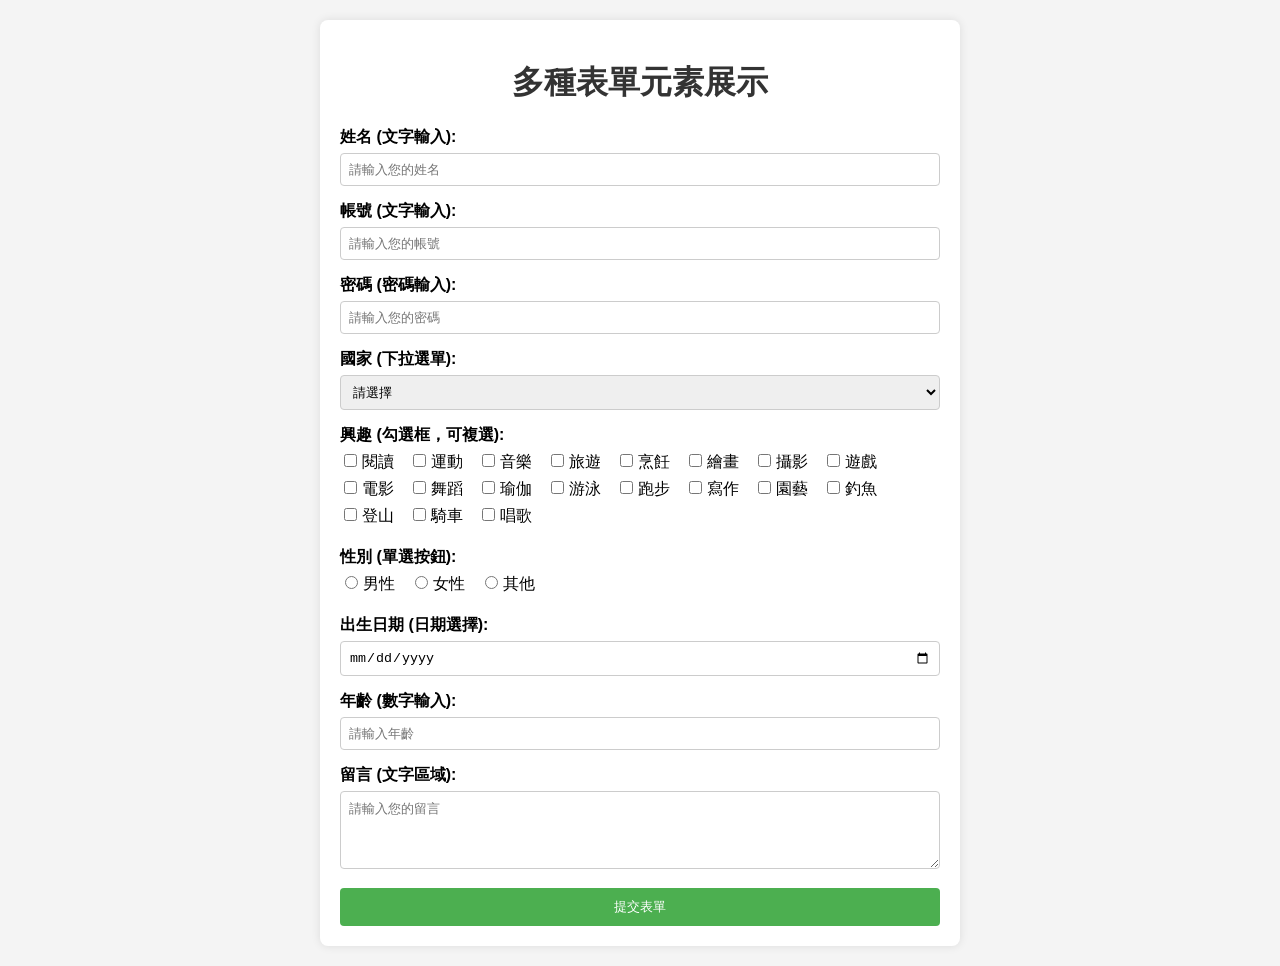
==== HW/Homework2/index.html @ b3133ecd "新增檔案" ====
<!DOCTYPE html>
<html lang="zh-tw">
<head>
    <meta charset="UTF-8">
    <meta name="viewport" content="width=device-width, initial-scale=1.0">
    <title>多種表單元素展示</title>
    <link rel="stylesheet" href="style.css">
</head>
<body>
    <div class="form-container">
        <h1>多種表單元素展示</h1>
        <form action="#" method="post">
            <!-- 1. 文字輸入 -->
            <div class="form-group">
                <label for="name">姓名 (文字輸入):</label>
                <input type="text" id="name" name="name" placeholder="請輸入您的姓名">
            </div>

            <!-- 帳號 -->
            <div class="form-group">
                <label for="username">帳號 (文字輸入):</label>
                <input type="text" id="username" name="username" placeholder="請輸入您的帳號" pattern="[A-Za-z0-9]+">
            </div>

            <!-- 密碼 -->
            <div class="form-group">
                <label for="password">密碼 (密碼輸入):</label>
                <input type="password" id="password" name="password" placeholder="請輸入您的密碼" pattern="[A-Za-z0-9]+">
            </div>

            <!-- 2. 下拉選單 -->
            <div class="form-group">
                <label for="country">國家 (下拉選單):</label>
                <select id="country" name="country">
                    <option value="">請選擇</option>
                    <option value="tw">台灣</option>
                    <option value="jp">日本</option>
                    <option value="us">美國</option>
                    <option value="kr">韓國</option>
                    <option value="cn">中國</option>
                    <option value="gb">英國</option>
                    <option value="ca">加拿大</option>
                    <option value="au">澳洲</option>
                    <option value="de">德國</option>
                    <option value="fr">法國</option>
                    <option value="it">義大利</option>
                    <option value="es">西班牙</option>
                    <option value="nl">荷蘭</option>
                    <option value="se">瑞典</option>
                    <option value="no">挪威</option>
                    <option value="dk">丹麥</option>
                    <option value="fi">芬蘭</option>
                    <option value="ch">瑞士</option>
                    <option value="at">奧地利</option>
                </select>
            </div>

            <!-- 3. 勾選框 -->
            <div class="form-group">
                <label>興趣 (勾選框，可複選):</label>
                <div class="checkbox-group">
                    <label><input type="checkbox" name="interest" value="reading">閱讀</label>
                    <label><input type="checkbox" name="interest" value="sports">運動</label>
                    <label><input type="checkbox" name="interest" value="music">音樂</label>
                    <label><input type="checkbox" name="interest" value="travel">旅遊</label>
                    <label><input type="checkbox" name="interest" value="cooking">烹飪</label>
                    <label><input type="checkbox" name="interest" value="painting">繪畫</label>
                    <label><input type="checkbox" name="interest" value="photography">攝影</label>
                    <label><input type="checkbox" name="interest" value="gaming">遊戲</label>
                    <label><input type="checkbox" name="interest" value="movies">電影</label>
                    <label><input type="checkbox" name="interest" value="dancing">舞蹈</label>
                    <label><input type="checkbox" name="interest" value="yoga">瑜伽</label>
                    <label><input type="checkbox" name="interest" value="swimming">游泳</label>
                    <label><input type="checkbox" name="interest" value="running">跑步</label>
                    <label><input type="checkbox" name="interest" value="writing">寫作</label>
                    <label><input type="checkbox" name="interest" value="gardening">園藝</label>
                    <label><input type="checkbox" name="interest" value="fishing">釣魚</label>
                    <label><input type="checkbox" name="interest" value="hiking">登山</label>
                    <label><input type="checkbox" name="interest" value="cycling">騎車</label>
                    <label><input type="checkbox" name="interest" value="singing">唱歌</label>
                </div>
            </div>

            <!-- 4. 單選按鈕 -->
            <div class="form-group">
                <label>性別 (單選按鈕):</label>
                <div class="radio-group">
                    <label><input type="radio" name="gender" value="male">男性</label>
                    <label><input type="radio" name="gender" value="female">女性</label>
                    <label><input type="radio" name="gender" value="other">其他</label>
                </div>
            </div>

            <!-- 5. 日期選擇 -->
            <div class="form-group">
                <label for="birthdate">出生日期 (日期選擇):</label>
                <input type="date" id="birthdate" name="birthdate">
            </div>

            <!-- 6. 數字輸入 -->
            <div class="form-group">
                <label for="age">年齡 (數字輸入):</label>
                <input type="number" id="age" name="age" min="1" max="120" placeholder="請輸入年齡">
            </div>

            <!-- 7. 文字區域 -->
            <div class="form-group">
                <label for="message">留言 (文字區域):</label>
                <textarea id="message" name="message" rows="4" placeholder="請輸入您的留言"></textarea>
            </div>

            <button type="submit">提交表單</button>
        </form>
    </div>
</body>
</html>
---- HW/Homework2/style.css ----
body {
    font-family: Arial, sans-serif;
    margin: 20px;
    background-color: #f4f4f4;
}
.form-container {
    max-width: 600px;
    margin: 0 auto;
    background-color: white;
    padding: 20px;
    border-radius: 8px;
    box-shadow: 0 0 10px rgba(0,0,0,0.1);
}
h1 {
    text-align: center;
    color: #333;
}
.form-group {
    margin-bottom: 15px;
}
label {
    display: block;
    margin-bottom: 5px;
    font-weight: bold;
}
input, select, textarea {
    width: 100%;
    padding: 8px;
    border: 1px solid #ccc;
    border-radius: 4px;
    box-sizing: border-box;
}
input[type="checkbox"], input[type="radio"] {
    width: auto;
    margin-right: 5px;
}
.radio-group, .checkbox-group {
    display: flex;
    flex-wrap: wrap;
}
.radio-group label, .checkbox-group label {
    margin-right: 15px;
    font-weight: normal;
}
button {
    background-color: #4CAF50;
    color: white;
    padding: 10px 20px;
    border: none;
    border-radius: 4px;
    cursor: pointer;
    width: 100%;
}
button:hover {
    background-color: #45a049;
}
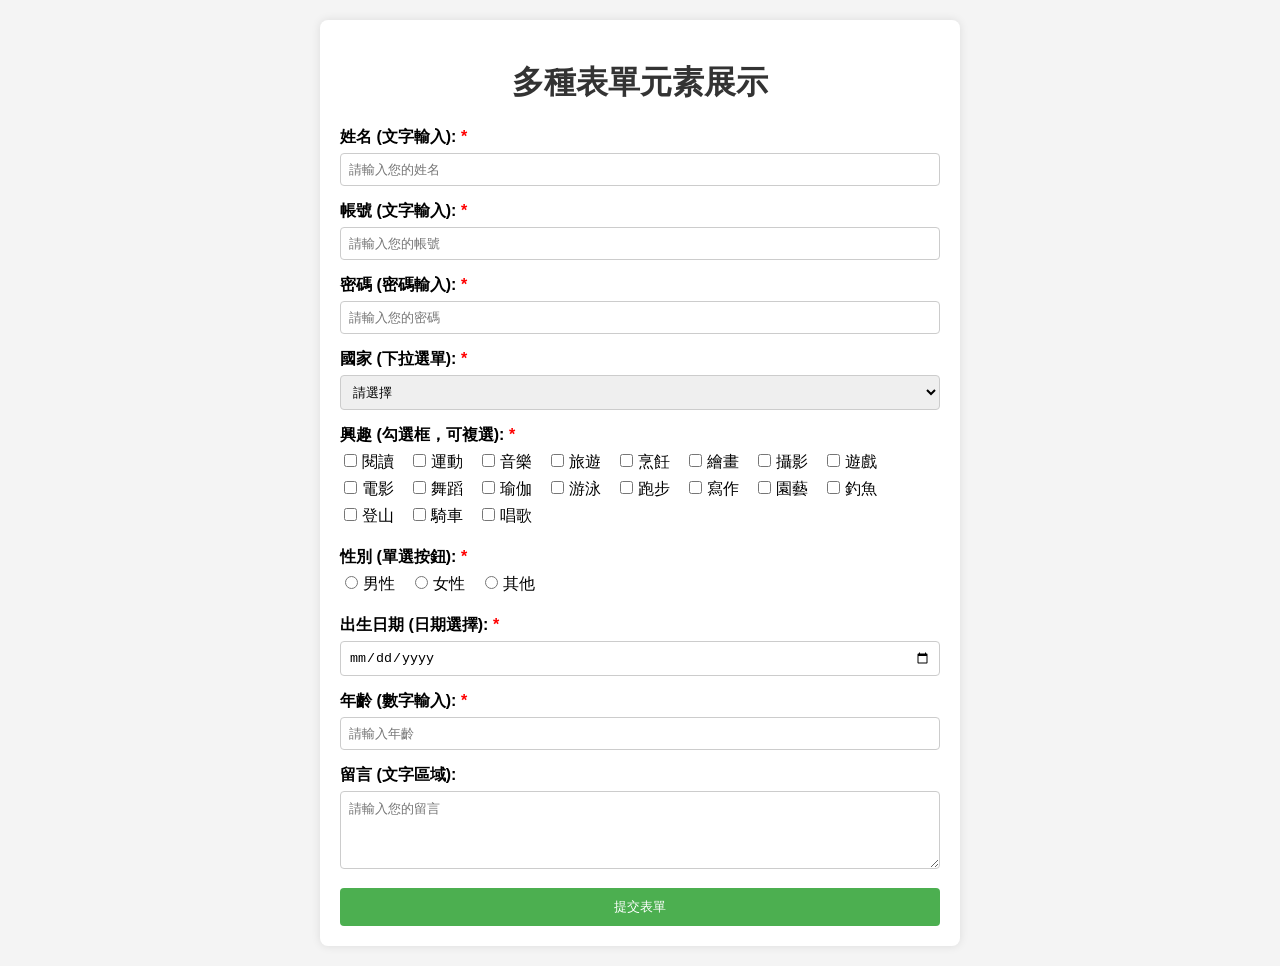
==== commit 4f5be7b0: "docs: Add README for Homework2." ====
--- a/HW/Homework2/index.html
+++ b/HW/Homework2/index.html
@@ -9,28 +9,31 @@
 <body>
     <div class="form-container">
         <h1>多種表單元素展示</h1>
-        <form action="#" method="post">
+        <form id="myForm" action="#" method="post" novalidate>
             <!-- 1. 文字輸入 -->
             <div class="form-group">
-                <label for="name">姓名 (文字輸入):</label>
+                <label for="name">姓名 (文字輸入): <span style="color:red">*</span></label>
                 <input type="text" id="name" name="name" placeholder="請輸入您的姓名">
+                <div class="error-msg" style="color:red; display:none; font-size:14px; margin-top:5px;">此為必要欄位</div>
             </div>
 
             <!-- 帳號 -->
             <div class="form-group">
-                <label for="username">帳號 (文字輸入):</label>
+                <label for="username">帳號 (文字輸入): <span style="color:red">*</span></label>
                 <input type="text" id="username" name="username" placeholder="請輸入您的帳號" pattern="[A-Za-z0-9]+">
+                <div class="error-msg" style="color:red; display:none; font-size:14px; margin-top:5px;">此為必要欄位</div>
             </div>
 
             <!-- 密碼 -->
             <div class="form-group">
-                <label for="password">密碼 (密碼輸入):</label>
+                <label for="password">密碼 (密碼輸入): <span style="color:red">*</span></label>
                 <input type="password" id="password" name="password" placeholder="請輸入您的密碼" pattern="[A-Za-z0-9]+">
+                <div class="error-msg" style="color:red; display:none; font-size:14px; margin-top:5px;">此為必要欄位</div>
             </div>
 
             <!-- 2. 下拉選單 -->
             <div class="form-group">
-                <label for="country">國家 (下拉選單):</label>
+                <label for="country">國家 (下拉選單): <span style="color:red">*</span></label>
                 <select id="country" name="country">
                     <option value="">請選擇</option>
                     <option value="tw">台灣</option>
@@ -53,11 +56,12 @@
                     <option value="ch">瑞士</option>
                     <option value="at">奧地利</option>
                 </select>
+                <div class="error-msg" style="color:red; display:none; font-size:14px; margin-top:5px;">此為必要欄位</div>
             </div>
 
             <!-- 3. 勾選框 -->
             <div class="form-group">
-                <label>興趣 (勾選框，可複選):</label>
+                <label>興趣 (勾選框，可複選): <span style="color:red">*</span></label>
                 <div class="checkbox-group">
                     <label><input type="checkbox" name="interest" value="reading">閱讀</label>
                     <label><input type="checkbox" name="interest" value="sports">運動</label>
@@ -79,28 +83,32 @@
                     <label><input type="checkbox" name="interest" value="cycling">騎車</label>
                     <label><input type="checkbox" name="interest" value="singing">唱歌</label>
                 </div>
+                <div class="error-msg" style="color:red; display:none; font-size:14px; margin-top:5px;">此為必要欄位</div>
             </div>
 
             <!-- 4. 單選按鈕 -->
             <div class="form-group">
-                <label>性別 (單選按鈕):</label>
+                <label>性別 (單選按鈕): <span style="color:red">*</span></label>
                 <div class="radio-group">
                     <label><input type="radio" name="gender" value="male">男性</label>
                     <label><input type="radio" name="gender" value="female">女性</label>
                     <label><input type="radio" name="gender" value="other">其他</label>
                 </div>
+                <div class="error-msg" style="color:red; display:none; font-size:14px; margin-top:5px;">此為必要欄位</div>
             </div>
 
             <!-- 5. 日期選擇 -->
             <div class="form-group">
-                <label for="birthdate">出生日期 (日期選擇):</label>
+                <label for="birthdate">出生日期 (日期選擇): <span style="color:red">*</span></label>
                 <input type="date" id="birthdate" name="birthdate">
+                <div class="error-msg" style="color:red; display:none; font-size:14px; margin-top:5px;">此為必要欄位</div>
             </div>
 
             <!-- 6. 數字輸入 -->
             <div class="form-group">
-                <label for="age">年齡 (數字輸入):</label>
+                <label for="age">年齡 (數字輸入): <span style="color:red">*</span></label>
                 <input type="number" id="age" name="age" min="1" max="120" placeholder="請輸入年齡">
+                <div class="error-msg" style="color:red; display:none; font-size:14px; margin-top:5px;">此為必要欄位</div>
             </div>
 
             <!-- 7. 文字區域 -->
@@ -112,5 +120,65 @@
             <button type="submit">提交表單</button>
         </form>
     </div>
+
+    <script>
+        document.getElementById('myForm').addEventListener('submit', function(event) {
+            event.preventDefault(); // 防止跳轉 404
+            
+            let isAllValid = true;
+
+            const requiredFields = [
+                { id: 'name', type: 'input' },
+                { id: 'username', type: 'input' },
+                { id: 'password', type: 'input' },
+                { id: 'country', type: 'select' },
+                { name: 'interest', type: 'checkbox' },
+                { name: 'gender', type: 'radio' },
+                { id: 'birthdate', type: 'input' },
+                { id: 'age', type: 'input' }
+            ];
+
+            // 隱藏所有錯誤訊息並重新驗證
+            document.querySelectorAll('.error-msg').forEach(el => el.style.display = 'none');
+
+            requiredFields.forEach(field => {
+                let isValid = false;
+                let groupElement = null;
+
+                if (field.type === 'input' || field.type === 'select') {
+                    const el = document.getElementById(field.id);
+                    if (el) {
+                        isValid = el.value.trim() !== '';
+                        groupElement = el.closest('.form-group');
+                    }
+                } else if (field.type === 'checkbox' || field.type === 'radio') {
+                    const els = document.querySelectorAll(`input[name="${field.name}"]`);
+                    for (let el of els) {
+                        if (el.checked) {
+                            isValid = true;
+                            break;
+                        }
+                    }
+                    if (els.length > 0) {
+                        groupElement = els[0].closest('.form-group');
+                    }
+                }
+
+                if (groupElement) {
+                    const errorMsg = groupElement.querySelector('.error-msg');
+                    if (!isValid) {
+                        if (errorMsg) errorMsg.style.display = 'block';
+                        isAllValid = false;
+                    }
+                }
+            });
+
+            if (isAllValid) {
+                alert('已經儲存');
+            } else {
+                alert('尚有資料未填寫齊全');
+            }
+        });
+    </script>
 </body>
 </html>
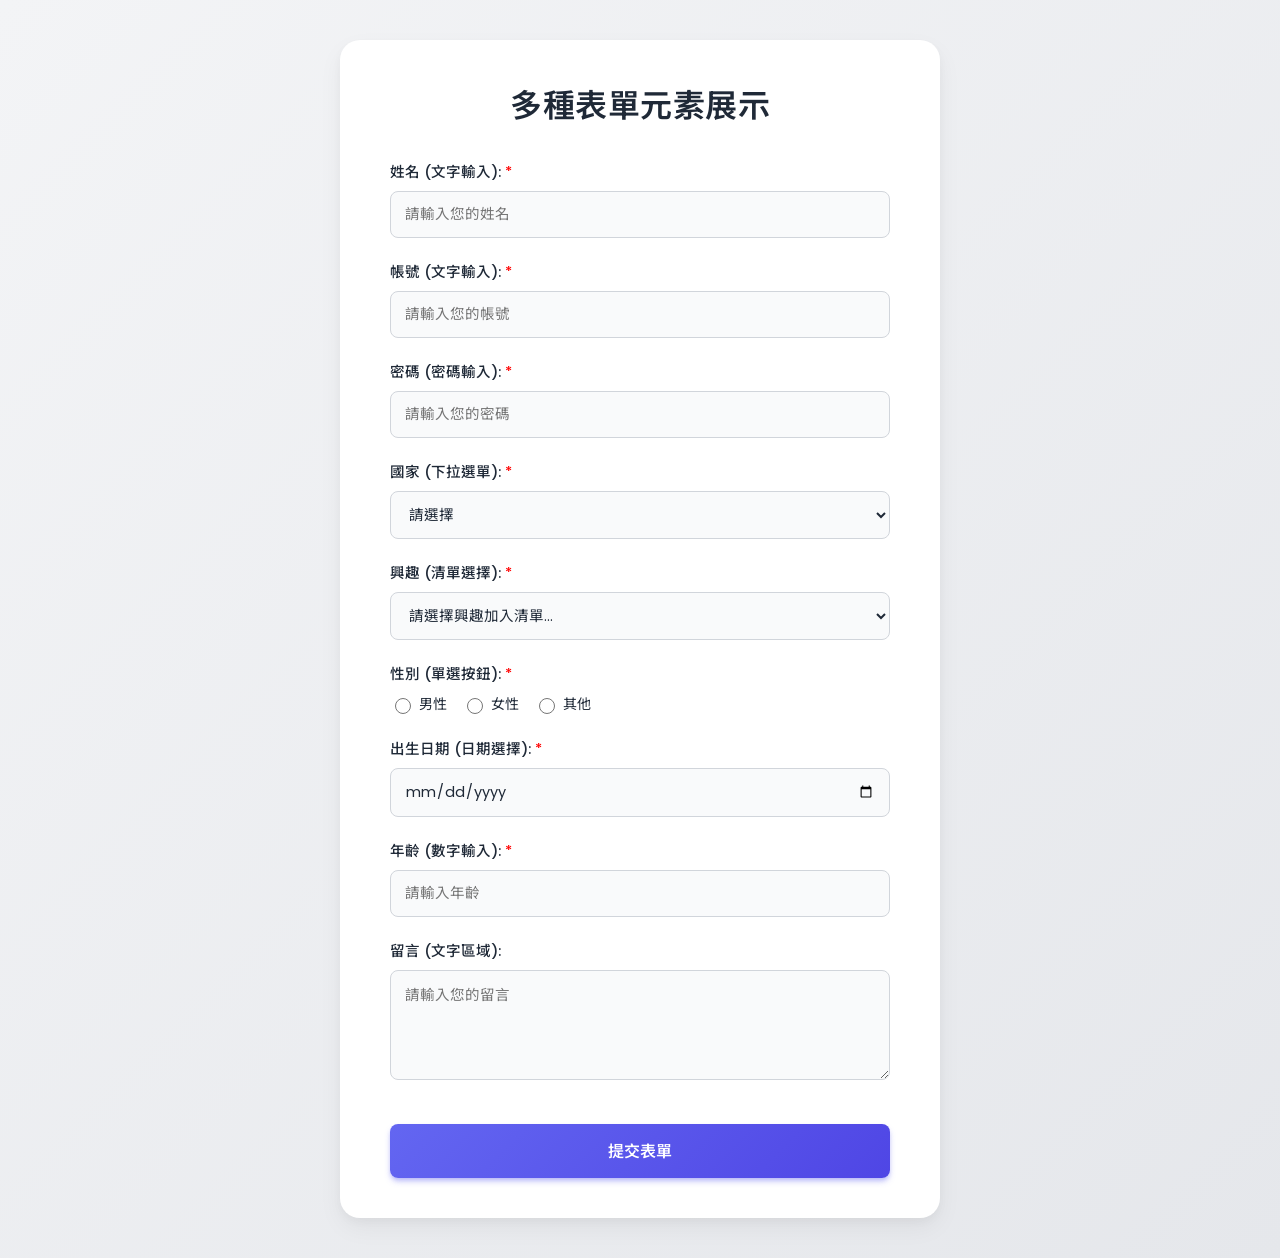
==== commit 7d6ed21a: "調整UI介面" ====
--- a/HW/Homework2/index.html
+++ b/HW/Homework2/index.html
@@ -59,31 +59,35 @@
                 <div class="error-msg" style="color:red; display:none; font-size:14px; margin-top:5px;">此為必要欄位</div>
             </div>
 
-            <!-- 3. 勾選框 -->
-            <div class="form-group">
-                <label>興趣 (勾選框，可複選): <span style="color:red">*</span></label>
-                <div class="checkbox-group">
-                    <label><input type="checkbox" name="interest" value="reading">閱讀</label>
-                    <label><input type="checkbox" name="interest" value="sports">運動</label>
-                    <label><input type="checkbox" name="interest" value="music">音樂</label>
-                    <label><input type="checkbox" name="interest" value="travel">旅遊</label>
-                    <label><input type="checkbox" name="interest" value="cooking">烹飪</label>
-                    <label><input type="checkbox" name="interest" value="painting">繪畫</label>
-                    <label><input type="checkbox" name="interest" value="photography">攝影</label>
-                    <label><input type="checkbox" name="interest" value="gaming">遊戲</label>
-                    <label><input type="checkbox" name="interest" value="movies">電影</label>
-                    <label><input type="checkbox" name="interest" value="dancing">舞蹈</label>
-                    <label><input type="checkbox" name="interest" value="yoga">瑜伽</label>
-                    <label><input type="checkbox" name="interest" value="swimming">游泳</label>
-                    <label><input type="checkbox" name="interest" value="running">跑步</label>
-                    <label><input type="checkbox" name="interest" value="writing">寫作</label>
-                    <label><input type="checkbox" name="interest" value="gardening">園藝</label>
-                    <label><input type="checkbox" name="interest" value="fishing">釣魚</label>
-                    <label><input type="checkbox" name="interest" value="hiking">登山</label>
-                    <label><input type="checkbox" name="interest" value="cycling">騎車</label>
-                    <label><input type="checkbox" name="interest" value="singing">唱歌</label>
-                </div>
-                <div class="error-msg" style="color:red; display:none; font-size:14px; margin-top:5px;">此為必要欄位</div>
+            <!-- 3. 標籤單選 (原為勾選框) -->
+            <div class="form-group">
+                <label for="interest-select">興趣 (清單選擇): <span style="color:red">*</span></label>
+                <select id="interest-select">
+                    <option value="">請選擇興趣加入清單...</option>
+                    <option value="reading">閱讀</option>
+                    <option value="sports">運動</option>
+                    <option value="music">音樂</option>
+                    <option value="travel">旅遊</option>
+                    <option value="cooking">烹飪</option>
+                    <option value="painting">繪畫</option>
+                    <option value="photography">攝影</option>
+                    <option value="gaming">遊戲</option>
+                    <option value="movies">電影</option>
+                    <option value="dancing">舞蹈</option>
+                    <option value="yoga">瑜伽</option>
+                    <option value="swimming">游泳</option>
+                    <option value="running">跑步</option>
+                    <option value="writing">寫作</option>
+                    <option value="gardening">園藝</option>
+                    <option value="fishing">釣魚</option>
+                    <option value="hiking">登山</option>
+                    <option value="cycling">騎車</option>
+                    <option value="singing">唱歌</option>
+                </select>
+                <div id="interest-tags" class="tags-container"></div>
+                <!-- 隱藏的 input 用來儲存標籤值並讓原本的表單驗證能捕捉到 -->
+                <input type="hidden" id="interest-hidden" name="interest">
+                <div class="error-msg" id="interest-error" style="color:red; display:none; font-size:14px; margin-top:5px;">此為必要欄位</div>
             </div>
 
             <!-- 4. 單選按鈕 -->
@@ -122,6 +126,55 @@
     </div>
 
     <script>
+        // 標籤邏輯 (Interest Tags)
+        const interestSelect = document.getElementById('interest-select');
+        const interestTagsContainer = document.getElementById('interest-tags');
+        const interestHidden = document.getElementById('interest-hidden');
+        let selectedInterests = new Set();
+
+        if (interestSelect) {
+            interestSelect.addEventListener('change', function() {
+                const value = this.value;
+                const text = this.options[this.selectedIndex].text;
+                
+                if (value && !selectedInterests.has(value)) {
+                    selectedInterests.add(value);
+                    
+                    // 建立標籤外框
+                    const tag = document.createElement('span');
+                    tag.className = 'interest-tag';
+                    tag.dataset.value = value;
+                    tag.textContent = text;
+                    
+                    // 建立刪除按鈕 (叉叉)
+                    const removeBtn = document.createElement('span');
+                    removeBtn.className = 'remove-tag';
+                    removeBtn.innerHTML = '&times;';
+                    removeBtn.onclick = function() {
+                        selectedInterests.delete(value);
+                        tag.remove();
+                        updateHiddenInput();
+                    };
+                    
+                    tag.appendChild(removeBtn);
+                    interestTagsContainer.appendChild(tag);
+                    updateHiddenInput();
+                }
+                
+                // 重置選單
+                this.selectedIndex = 0;
+            });
+        }
+
+        function updateHiddenInput() {
+            interestHidden.value = Array.from(selectedInterests).join(',');
+            // 如果有值，順便檢查並隱藏錯誤訊息
+            if (selectedInterests.size > 0) {
+                const errorMsg = document.getElementById('interest-error');
+                if(errorMsg) errorMsg.style.display = 'none';
+            }
+        }
+
         document.getElementById('myForm').addEventListener('submit', function(event) {
             event.preventDefault(); // 防止跳轉 404
             
@@ -132,7 +185,7 @@
                 { id: 'username', type: 'input' },
                 { id: 'password', type: 'input' },
                 { id: 'country', type: 'select' },
-                { name: 'interest', type: 'checkbox' },
+                { id: 'interest-hidden', type: 'input' },
                 { name: 'gender', type: 'radio' },
                 { id: 'birthdate', type: 'input' },
                 { id: 'age', type: 'input' }
--- a/HW/Homework2/style.css
+++ b/HW/Homework2/style.css
@@ -1,56 +1,207 @@
+@import url('https://fonts.googleapis.com/css2?family=Noto+Sans+TC:wght@400;500;700&family=Poppins:wght@400;500;600&display=swap');
+
+:root {
+    --primary-color: #6366f1;
+    --primary-hover: #4f46e5;
+    --bg-color: #f3f4f6;
+    --surface-color: #ffffff;
+    --text-color: #1f2937;
+    --text-muted: #6b7280;
+    --border-color: #d1d5db;
+    --border-focus: #818cf8;
+    --error-color: #ef4444;
+    --tag-bg: #e0e7ff;
+    --tag-text: #3730a3;
+    --tag-hover: #c7d2fe;
+}
+
 body {
-    font-family: Arial, sans-serif;
-    margin: 20px;
-    background-color: #f4f4f4;
-}
+    font-family: 'Poppins', 'Noto Sans TC', sans-serif;
+    margin: 0;
+    padding: 40px 20px;
+    background-color: var(--bg-color);
+    background-image: linear-gradient(135deg, #f3f4f6 0%, #e5e7eb 100%);
+    color: var(--text-color);
+    min-height: 100vh;
+    display: flex;
+    justify-content: center;
+    align-items: center;
+}
+
 .form-container {
+    width: 100%;
     max-width: 600px;
-    margin: 0 auto;
-    background-color: white;
-    padding: 20px;
-    border-radius: 8px;
-    box-shadow: 0 0 10px rgba(0,0,0,0.1);
-}
+    background-color: var(--surface-color);
+    padding: 40px 50px;
+    border-radius: 20px;
+    box-shadow: 0 10px 25px rgba(0,0,0,0.05), 0 4px 10px rgba(0,0,0,0.03);
+    box-sizing: border-box;
+}
+
 h1 {
     text-align: center;
-    color: #333;
-}
+    color: var(--text-color);
+    margin-top: 0;
+    margin-bottom: 30px;
+    font-weight: 600;
+    letter-spacing: 0.5px;
+}
+
 .form-group {
-    margin-bottom: 15px;
-}
+    margin-bottom: 22px;
+}
+
 label {
     display: block;
-    margin-bottom: 5px;
-    font-weight: bold;
-}
-input, select, textarea {
+    margin-bottom: 8px;
+    font-weight: 500;
+    font-size: 14.5px;
+    color: var(--text-color);
+}
+
+input[type="text"], 
+input[type="password"], 
+input[type="date"], 
+input[type="number"], 
+select, 
+textarea {
     width: 100%;
-    padding: 8px;
-    border: 1px solid #ccc;
-    border-radius: 4px;
+    padding: 12px 14px;
+    border: 1px solid var(--border-color);
+    border-radius: 8px;
     box-sizing: border-box;
-}
-input[type="checkbox"], input[type="radio"] {
-    width: auto;
-    margin-right: 5px;
-}
+    font-family: inherit;
+    font-size: 14.5px;
+    background-color: #f9fafb;
+    transition: all 0.3s ease;
+    color: var(--text-color);
+}
+
+input[type="text"]:focus, 
+input[type="password"]:focus, 
+input[type="date"]:focus, 
+input[type="number"]:focus, 
+select:focus, 
+textarea:focus {
+    outline: none;
+    border-color: var(--border-focus);
+    background-color: #fff;
+    box-shadow: 0 0 0 3px rgba(99, 102, 241, 0.2);
+}
+
+/* Radio & Checkbox Styles */
 .radio-group, .checkbox-group {
     display: flex;
     flex-wrap: wrap;
-}
+    gap: 15px;
+    margin-top: 5px;
+}
+
 .radio-group label, .checkbox-group label {
-    margin-right: 15px;
-    font-weight: normal;
-}
-button {
-    background-color: #4CAF50;
+    display: inline-flex;
+    align-items: center;
+    font-weight: 400;
+    margin-bottom: 0;
+    cursor: pointer;
+    font-size: 14px;
+}
+
+input[type="checkbox"], input[type="radio"] {
+    width: 16px;
+    height: 16px;
+    margin-right: 8px;
+    accent-color: var(--primary-color);
+    cursor: pointer;
+}
+
+/* Tag Styles */
+.tags-container {
+    display: flex;
+    flex-wrap: wrap;
+    gap: 10px;
+    margin-top: 10px;
+    min-height: 32px;
+}
+
+.tags-container:empty {
+    display: none;
+}
+
+.interest-tag {
+    display: inline-flex;
+    align-items: center;
+    background-color: var(--tag-bg);
+    color: var(--tag-text);
+    padding: 6px 14px;
+    border-radius: 9999px; /* Pill shape */
+    font-size: 14px;
+    font-weight: 500;
+    transition: all 0.3s ease;
+    cursor: default;
+    box-shadow: 0 1px 2px rgba(0,0,0,0.05);
+}
+
+.interest-tag:hover {
+    background-color: var(--tag-hover);
+    transform: translateY(-1px);
+    box-shadow: 0 2px 4px rgba(0,0,0,0.05);
+}
+
+.remove-tag {
+    margin-left: 6px;
+    font-size: 16px;
+    line-height: 1;
+    cursor: pointer;
+    opacity: 0;
+    transform: scale(0.8);
+    transition: all 0.2s ease;
+    color: var(--tag-text);
+    padding: 2px 6px;
+    border-radius: 50%;
+    display: inline-flex;
+    align-items: center;
+    justify-content: center;
+}
+
+.interest-tag:hover .remove-tag {
+    opacity: 1;
+    transform: scale(1);
+}
+
+.remove-tag:hover {
+    background-color: rgba(0,0,0,0.08);
+}
+
+/* Button */
+button[type="submit"] {
+    background: linear-gradient(135deg, var(--primary-color), var(--primary-hover));
     color: white;
-    padding: 10px 20px;
+    padding: 14px 20px;
     border: none;
-    border-radius: 4px;
+    border-radius: 8px;
     cursor: pointer;
     width: 100%;
-}
-button:hover {
-    background-color: #45a049;
+    font-size: 16px;
+    font-weight: 600;
+    font-family: inherit;
+    transition: all 0.2s ease;
+    margin-top: 15px;
+    box-shadow: 0 4px 6px -1px rgba(99, 102, 241, 0.4), 0 2px 4px -1px rgba(99, 102, 241, 0.2);
+}
+
+button[type="submit"]:hover {
+    transform: translateY(-2px);
+    box-shadow: 0 10px 15px -3px rgba(99, 102, 241, 0.5), 0 4px 6px -2px rgba(99, 102, 241, 0.3);
+}
+
+button[type="submit"]:active {
+    transform: translateY(0);
+    box-shadow: 0 2px 4px rgba(99, 102, 241, 0.4);
+}
+
+.error-msg {
+    color: var(--error-color) !important;
+    font-size: 13px !important;
+    margin-top: 6px !important;
+    font-weight: 500;
 }
